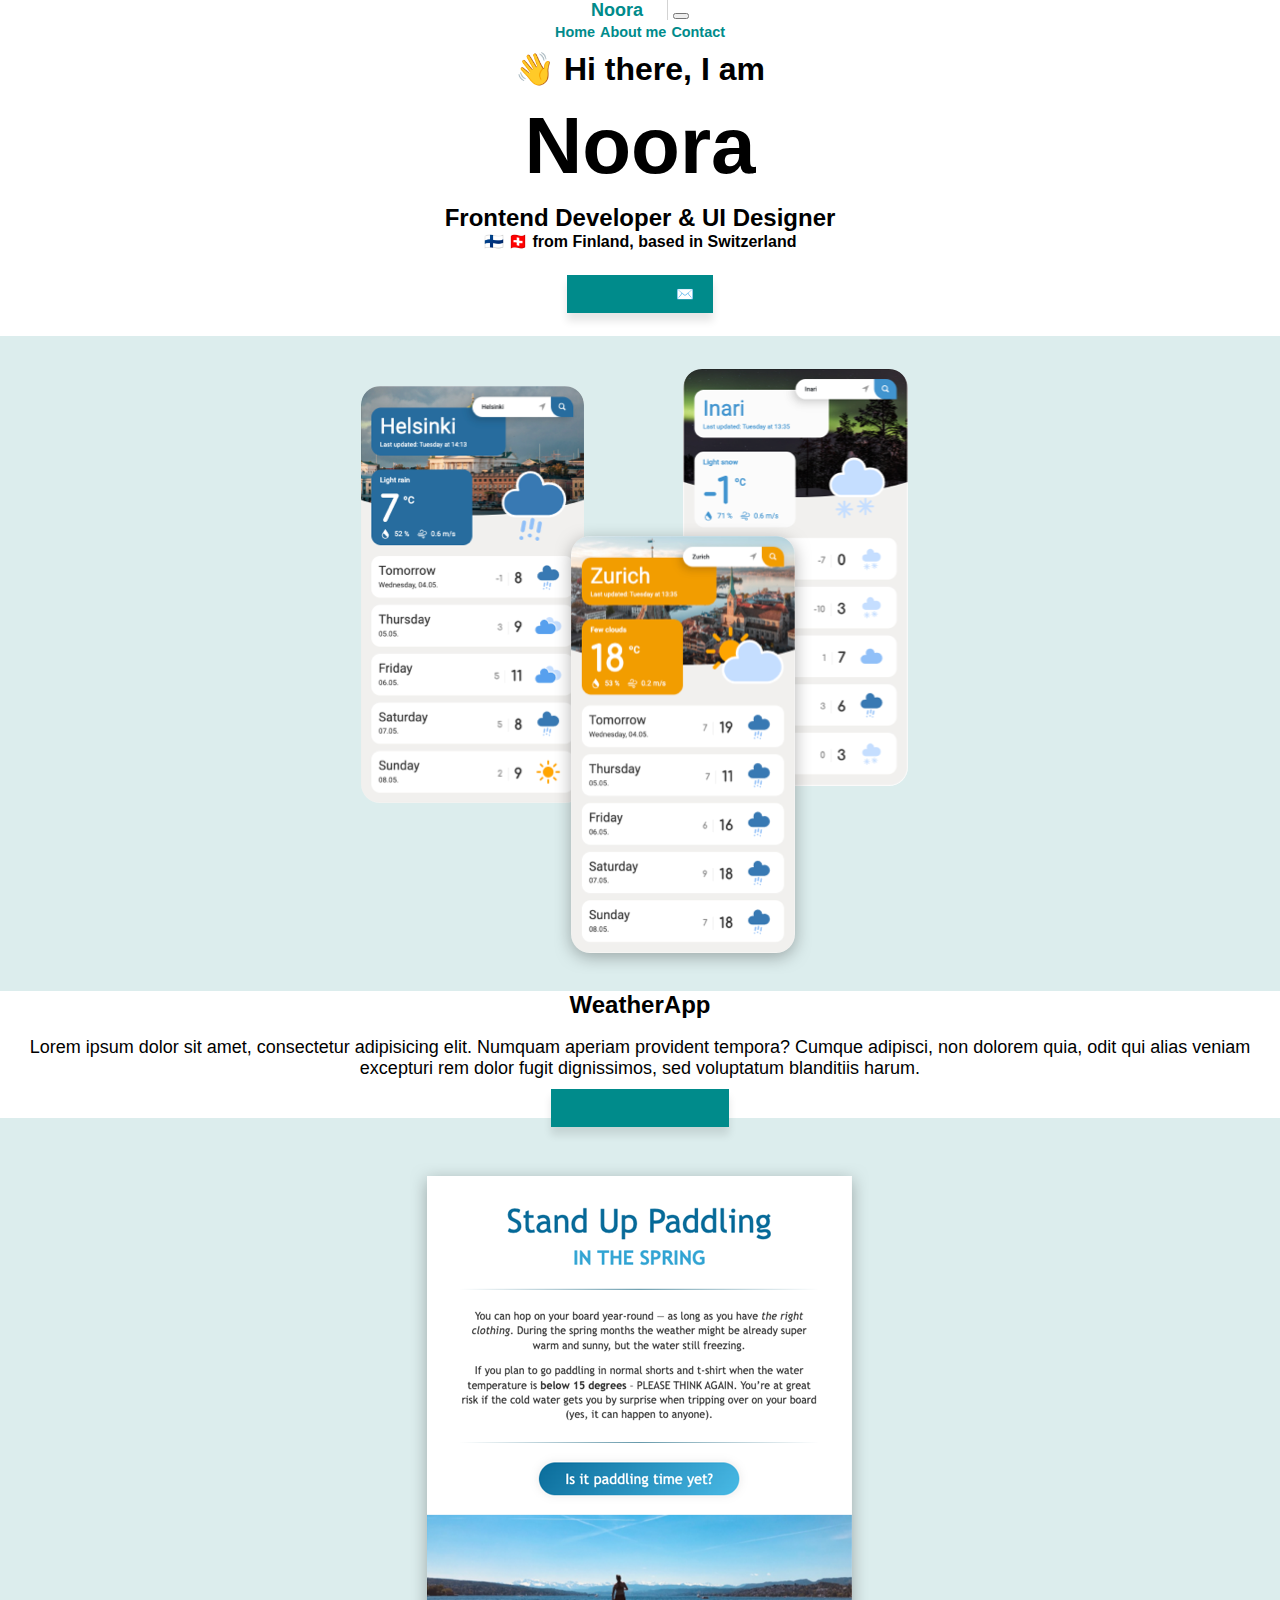
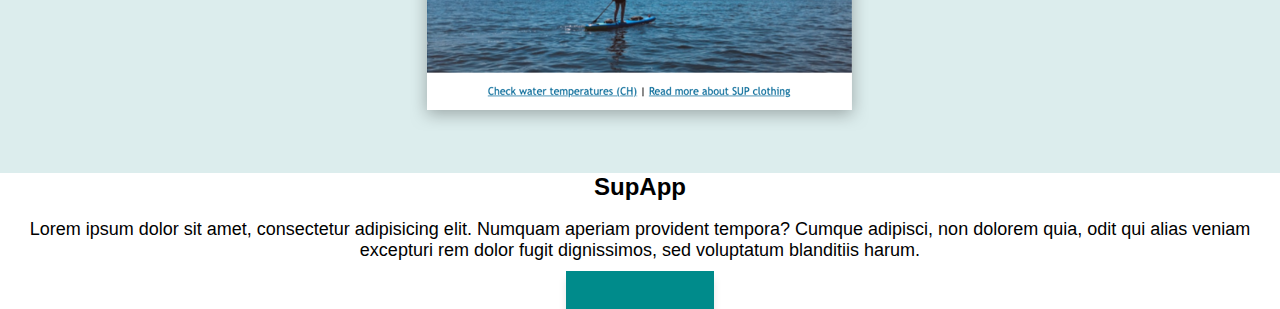
==== index.html @ b82dd71d "Initial structure draft" ====
<!DOCTYPE html>
<html lang="en">
  <head>
    <meta charset="UTF-8" />
    <meta name="viewport" content="width=device-width, initial-scale=1.0" />
    <meta http-equiv="X-UA-Compatible" content="ie=edge" />
    <title>Hi there!</title>
    <link
      href="https://cdn.jsdelivr.net/npm/bootstrap@5.1.3/dist/css/bootstrap.min.css"
      rel="stylesheet"
      integrity="sha384-1BmE4kWBq78iYhFldvKuhfTAU6auU8tT94WrHftjDbrCEXSU1oBoqyl2QvZ6jIW3"
      crossorigin="anonymous"
    />
    <link rel="stylesheet" href="/src/styles.css" />
  </head>
  <body>
    <nav class="navbar navbar-expand-lg navbar-light bg-light fixed-top">
      <div class="container">
        <a class="navbar-brand" href="/">Noora</a>
        <button
          class="navbar-toggler"
          type="button"
          data-bs-toggle="collapse"
          data-bs-target="#navbarNavAltMarkup"
          aria-controls="navbarNavAltMarkup"
          aria-expanded="false"
          aria-label="Toggle navigation"
        >
          <span class="navbar-toggler-icon"></span>
        </button>
        <div class="collapse navbar-collapse" id="navbarNavAltMarkup">
          <div class="navbar-nav">
            <a class="nav-link active" aria-current="page" href="#">Home</a>
            <a class="nav-link" href="/about.html">About me</a>
            <a class="nav-link" href="/contact.html">Contact</a>
          </div>
        </div>
      </div>
    </nav>
    <h2>👋 Hi there, I am</h2>
    <h1>Noora</h1>
    <h3>Frontend Developer & UI Designer</h3>
    <h4>🇫🇮 🇨🇭 from Finland, based in Switzerland</h4>
    <div class="on-page-navigation">
      <a class="btn btn-primary" href="contact.html" role="button"
        >Contact me &nbsp; ✉️
      </a>
    </div>
    <div class="container">
      <div class="row mt-5 d-flex align-items-center">
        <div class="col-md-6 bg-brand rounded">
          <img
            src="src/weatherApp.png"
            alt="WeatherApp screenshots"
            class="img-fluid rounded"
          />
        </div>
        <div class="col-md-6">
          <h3 class="fs-1 mb-2">WeatherApp</h3>
          <p>
            Lorem ipsum dolor sit amet, consectetur adipisicing elit. Numquam
            aperiam provident tempora? Cumque adipisci, non dolorem quia, odit
            qui alias veniam excepturi rem dolor fugit dignissimos, sed
            voluptatum blanditiis harum.
          </p>
          <a
            class="btn btn-primary"
            href="https://www.shecodes.io/workshops/shecodes-plus-ec47b08d-5dcd-4824-8e08-93cf1b00cd67/projects/833942"
            role="button"
            target="_blank"
            rel="noreferrer"
            >Launch WeatherApp</a
          >
        </div>
      </div>
      <div class="row my-5 d-flex align-items-center flex-md-row-reverse">
        <div class="col-md-6 bg-brand rounded" style="--bs-bg-opacity: 0.15">
          <img
            src="src/supApp.png"
            alt="SupApp screenshot"
            class="img-fluid rounded"
          />
        </div>
        <div class="col-md-6">
          <h3 class="fs-1 mb-2">SupApp</h3>
          <p>
            Lorem ipsum dolor sit amet, consectetur adipisicing elit. Numquam
            aperiam provident tempora? Cumque adipisci, non dolorem quia, odit
            qui alias veniam excepturi rem dolor fugit dignissimos, sed
            voluptatum blanditiis harum.
          </p>
          <a
            class="btn btn-primary"
            href="https://www.shecodes.io/workshops/shecodes-basics-75cf6d62-e610-4782-bdbb-c9b0f3e997fd/projects/760682"
            role="button"
            target="_blank"
            rel="noreferrer"
            >Launch SupApp</a
          >
        </div>
      </div>
    </div>
    <script
      src="https://cdn.jsdelivr.net/npm/bootstrap@5.1.3/dist/js/bootstrap.bundle.min.js"
      integrity="sha384-ka7Sk0Gln4gmtz2MlQnikT1wXgYsOg+OMhuP+IlRH9sENBO0LRn5q+8nbTov4+1p"
      crossorigin="anonymous"
    ></script>
  </body>
</html>
---- src/styles.css ----
:root {
  --branding-color: #008b8b;
  --light-branding-color: #dceded;
  --dark-branding-color: #006060;
  --box-shadow: rgba(0, 0, 0, 0.1) 0px 8px 8px 0;
  --border-radius: 10px;
  --font-size-small: 0.9rem;
}

body {
  margin: 0 auto;
  text-align: center;
  font-size: 18px;
  font-family: sans-serif;
}

h1 {
  font-size: 5rem;
  margin: 0.75rem 0;
}

h2 {
  font-size: 2rem;
  margin: 0.5rem 0;
}

h3 {
  font-size: 1.5rem;
  margin: 0;
}

h4 {
  font-size: 1rem;
  margin: 0 0 1rem 0;
}

a {
  color: var(--branding-color);
  text-decoration: none;
}

a:hover {
  text-decoration: underline;
}

.navbar-light .navbar-brand {
  color: var(--branding-color);
  text-decoration: none;
  font-weight: bold;
  border-right: 1px solid lightgray;
  padding-right: 1.5rem;
}

.navbar-light .navbar-brand:focus,
.navbar-light .navbar-brand:hover {
  color: var(--branding-color);
}

.navbar-nav a {
  font-size: 0.9rem;
  font-weight: bold;
}

.on-page-navigation {
  margin: 2rem 0;
}

.btn-primary {
  box-shadow: var(--box-shadow);
  background-color: var(--branding-color);
  border: none;
  text-decoration: none;
  padding: 0.7rem 1.2rem;
  font-size: var(--font-size-small);
  font-weight: bold;
}

.btn-primary:hover {
  color: #fff;
  text-decoration: none;
  background-color: var(--dark-branding-color);
}

.bg-brand {
  background-color: var(--light-branding-color);
}

.about-text {
  background: var(--light-branding-color);
  font-size: var(--font-size-small);
  border-radius: var(--border-radius);
}

.contact {
  margin-top: 10rem;
}
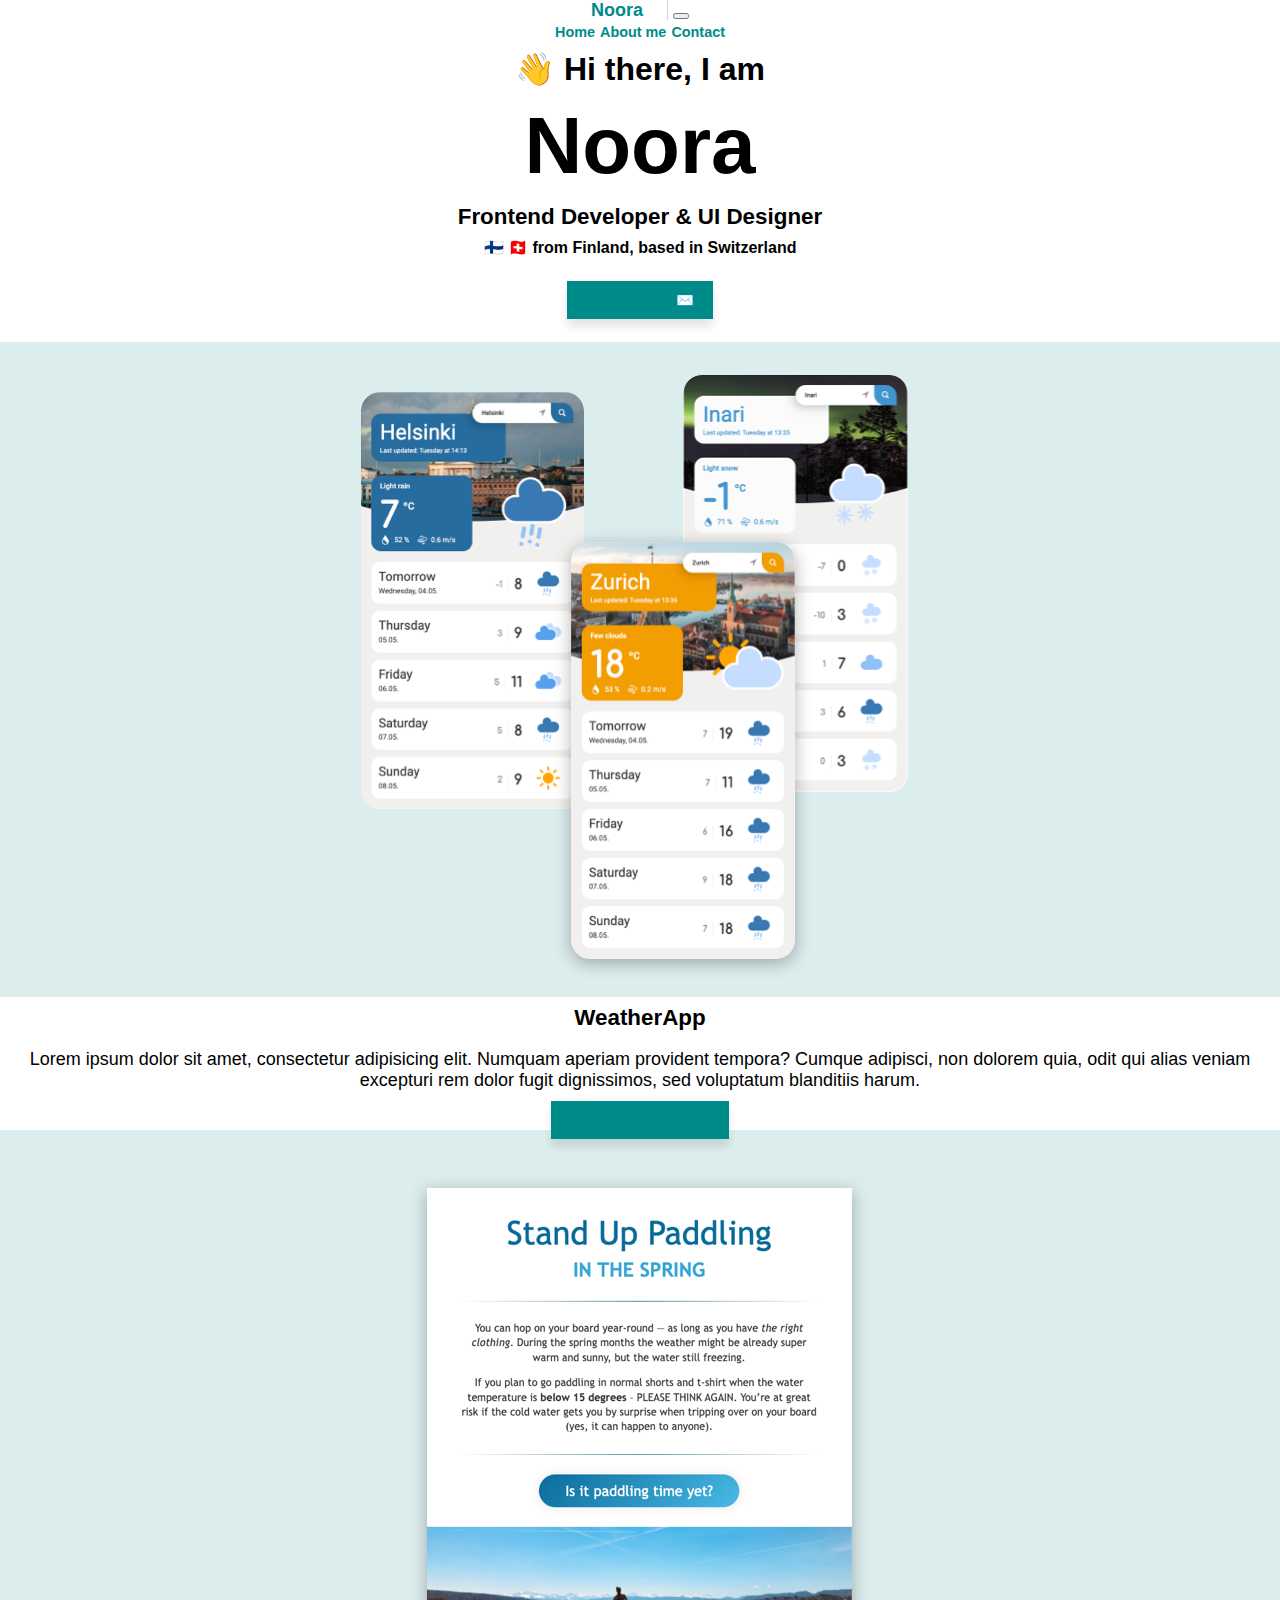
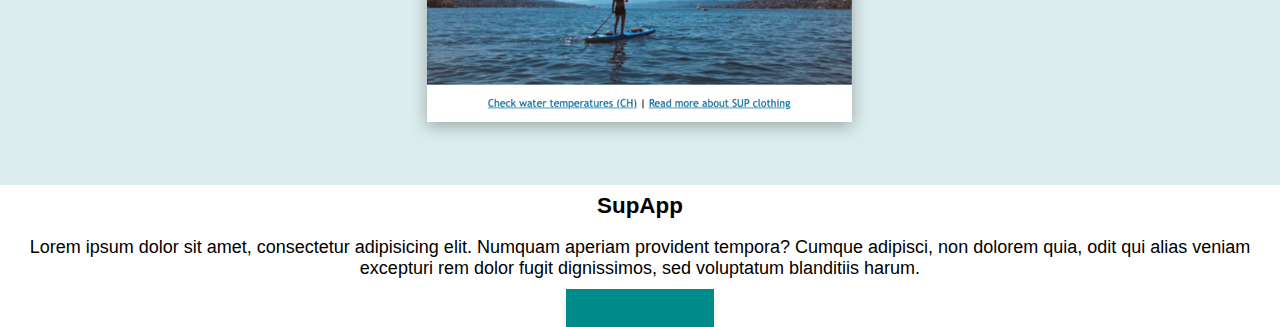
==== commit 00d96b3e: "Tiny mobile optimization" ====
--- a/index.html
+++ b/index.html
@@ -37,14 +37,16 @@
         </div>
       </div>
     </nav>
-    <h2>👋 Hi there, I am</h2>
-    <h1>Noora</h1>
-    <h3>Frontend Developer & UI Designer</h3>
-    <h4>🇫🇮 🇨🇭 from Finland, based in Switzerland</h4>
-    <div class="on-page-navigation">
-      <a class="btn btn-primary" href="contact.html" role="button"
-        >Contact me &nbsp; ✉️
-      </a>
+    <div class="container">
+      <h2>👋 Hi there, I am</h2>
+      <h1>Noora</h1>
+      <h3>Frontend Developer & UI Designer</h3>
+      <h4>🇫🇮 🇨🇭 from Finland, based in Switzerland</h4>
+      <div class="on-page-navigation">
+        <a class="btn btn-primary" href="contact.html" role="button"
+          >Contact me &nbsp; ✉️
+        </a>
+      </div>
     </div>
     <div class="container">
       <div class="row mt-5 d-flex align-items-center">
@@ -55,7 +57,7 @@
             class="img-fluid rounded"
           />
         </div>
-        <div class="col-md-6">
+        <div class="col-md-6 mt-3">
           <h3 class="fs-1 mb-2">WeatherApp</h3>
           <p>
             Lorem ipsum dolor sit amet, consectetur adipisicing elit. Numquam
@@ -81,7 +83,7 @@
             class="img-fluid rounded"
           />
         </div>
-        <div class="col-md-6">
+        <div class="col-md-6 mt-3">
           <h3 class="fs-1 mb-2">SupApp</h3>
           <p>
             Lorem ipsum dolor sit amet, consectetur adipisicing elit. Numquam
--- a/src/styles.css
+++ b/src/styles.css
@@ -25,8 +25,8 @@
 }
 
 h3 {
-  font-size: 1.5rem;
-  margin: 0;
+  font-size: 1.4rem;
+  margin: 0.5rem 0;
 }
 
 h4 {
@@ -88,7 +88,6 @@
 .about-text {
   background: var(--light-branding-color);
   font-size: var(--font-size-small);
-  border-radius: var(--border-radius);
 }
 
 .contact {
